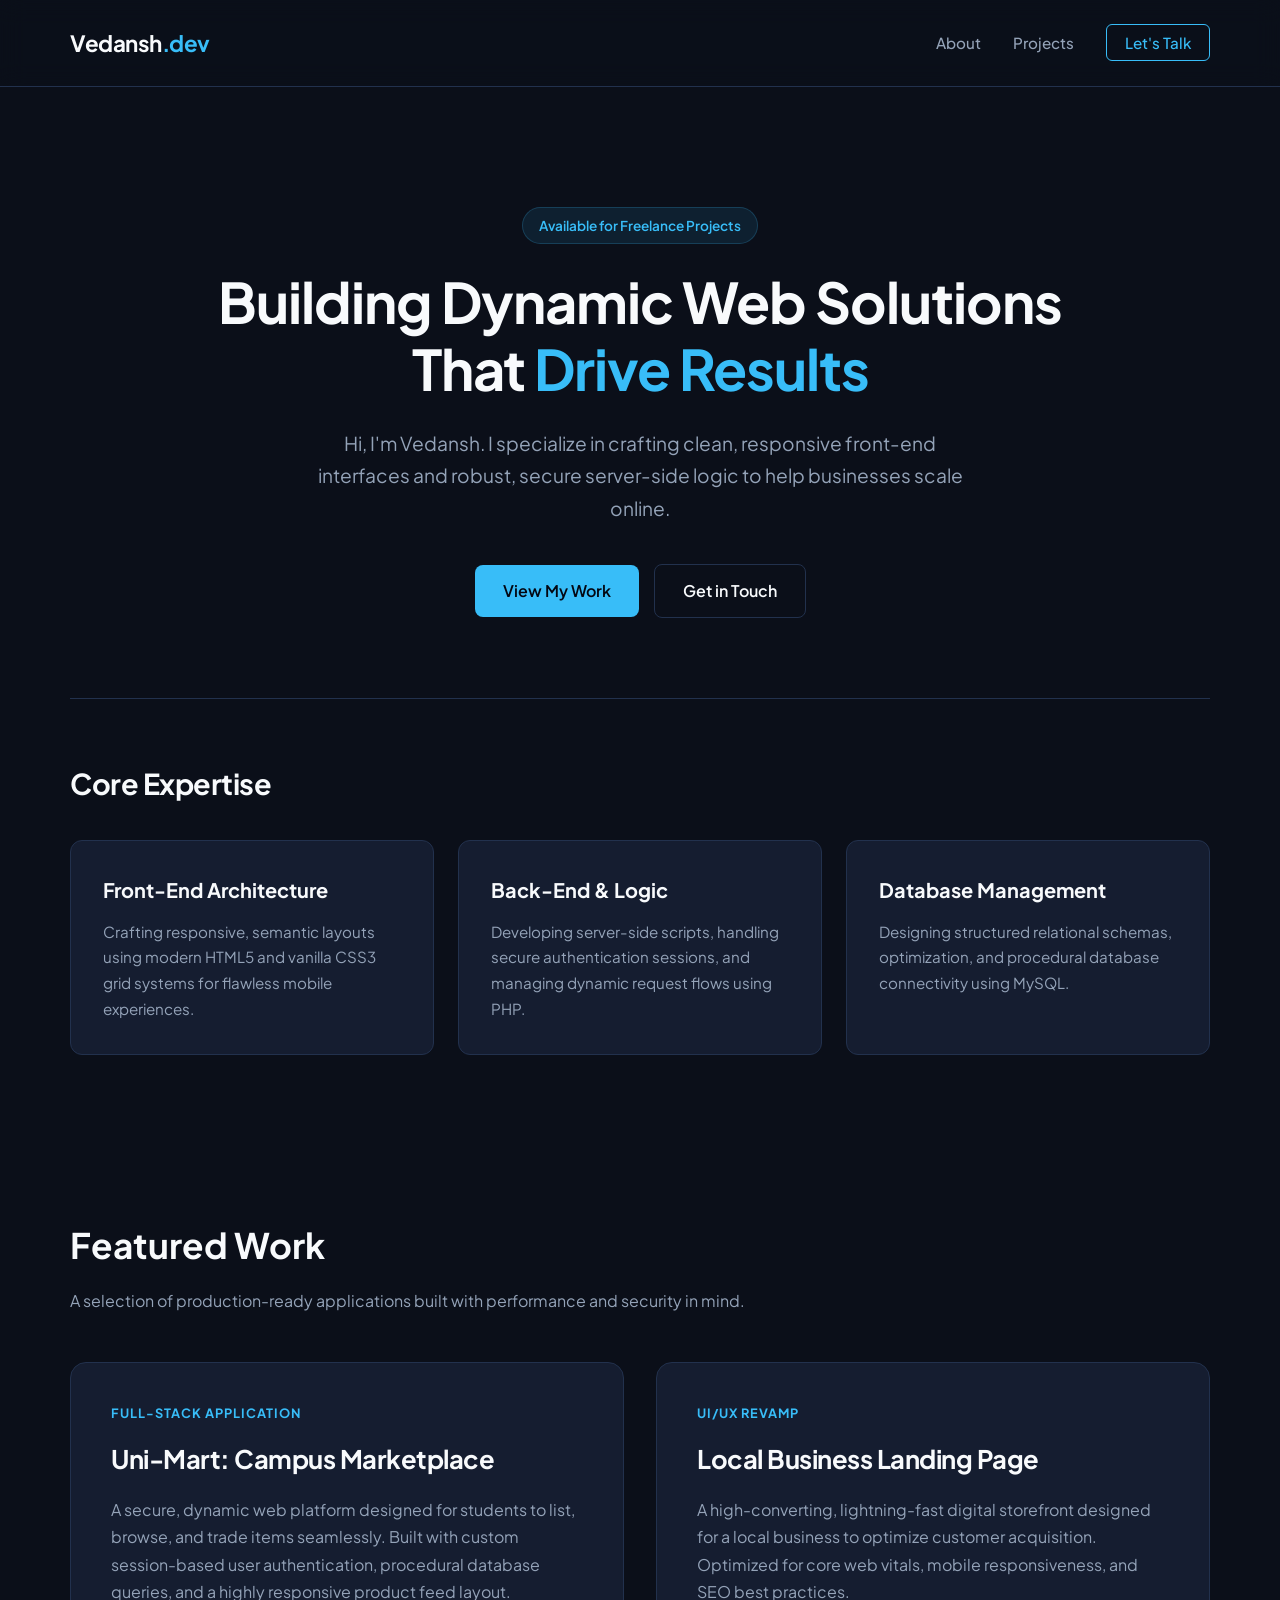
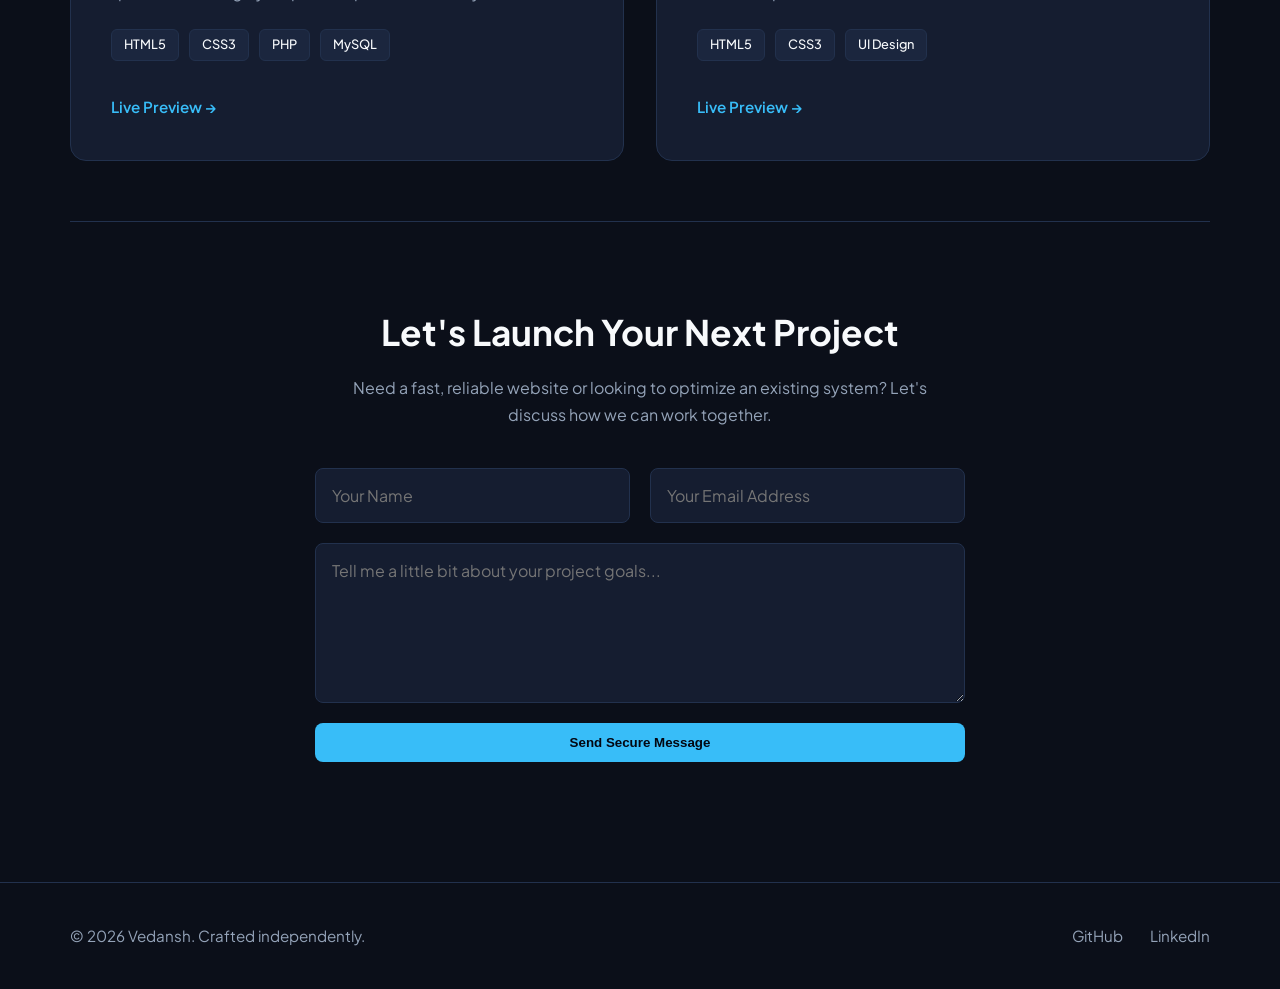
==== index.html @ d25d8111 "Add files via upload" ====
<!DOCTYPE html>
<html lang="en">
<head>
    <meta charset="UTF-8">
    <meta name="viewport" content="width=device-width, initial-scale=1.0">
    <title>Vedansh | Full-Stack Web Developer & Freelancer</title>
    <link href="https://fonts.googleapis.com/css2?family=Plus+Jakarta+Sans:wght@400;500;600;700&display=swap" rel="stylesheet">
    <link rel="stylesheet" href="style.css">
</head>
<body>

    <header>
        <nav class="container">
            <div class="logo">Vedansh<span>.dev</span></div>
            <ul class="nav-links">
                <li><a href="#about">About</a></li>
                <li><a href="#projects">Projects</a></li>
                <li><a href="#contact" class="btn-sm">Let's Talk</a></li>
            </ul>
        </nav>
    </header>

    <section class="hero container">
        <div class="hero-badge">Available for Freelance Projects</div>
        <h1>Building Dynamic Web Solutions That <span>Drive Results</span></h1>
        <p>Hi, I'm Vedansh. I specialize in crafting clean, responsive front-end interfaces and robust, secure server-side logic to help businesses scale online.</p>
        <div class="hero-cta">
            <a href="#projects" class="btn">View My Work</a>
            <a href="#contact" class="btn btn-secondary">Get in Touch</a>
        </div>
    </section>

    <section id="about" class="skills-section container">
        <h2>Core Expertise</h2>
        <div class="skills-grid">
            <div class="skill-card">
                <h3>Front-End Architecture</h3>
                <p>Crafting responsive, semantic layouts using modern HTML5 and vanilla CSS3 grid systems for flawless mobile experiences.</p>
            </div>
            <div class="skill-card">
                <h3>Back-End & Logic</h3>
                <p>Developing server-side scripts, handling secure authentication sessions, and managing dynamic request flows using PHP.</p>
            </div>
            <div class="skill-card">
                <h3>Database Management</h3>
                <p>Designing structured relational schemas, optimization, and procedural database connectivity using MySQL.</p>
            </div>
        </div>
    </section>

    <section id="projects" class="projects container">
        <div class="section-header">
            <h2>Featured Work</h2>
            <p>A selection of production-ready applications built with performance and security in mind.</p>
        </div>
        
        <div class="project-grid">
            <div class="project-card">
                <div class="project-info">
                    <span class="project-tag">Full-Stack Application</span>
                    <h3>Uni-Mart: Campus Marketplace</h3>
                    <p>A secure, dynamic web platform designed for students to list, browse, and trade items seamlessly. Built with custom session-based user authentication, procedural database queries, and a highly responsive product feed layout.</p>
                    <div class="tech-stack">
                        <span>HTML5</span><span>CSS3</span><span>PHP</span><span>MySQL</span>
                    </div>
                    <div class="project-links">
                        <a href="#" target="_blank" class="live-link">Live Preview &rarr;</a>
                    </div>
                </div>
            </div>

            <div class="project-card">
                <div class="project-info">
                    <span class="project-tag">UI/UX Revamp</span>
                    <h3>Local Business Landing Page</h3>
                    <p>A high-converting, lightning-fast digital storefront designed for a local business to optimize customer acquisition. Optimized for core web vitals, mobile responsiveness, and SEO best practices.</p>
                    <div class="tech-stack">
                        <span>HTML5</span><span>CSS3</span><span>UI Design</span>
                    </div>
                    <div class="project-links">
                        <a href="#" target="_blank" class="live-link">Live Preview &rarr;</a>
                    </div>
                </div>
            </div>
        </div>
    </section>

    <section id="contact" class="contact container">
        <h2>Let's Launch Your Next Project</h2>
        <p>Need a fast, reliable website or looking to optimize an existing system? Let's discuss how we can work together.</p>
        
        <form action="https://formspree.io/f/your-id-here" method="POST" class="contact-form">
            <div class="form-row">
                <input type="text" name="name" placeholder="Your Name" required>
                <input type="email" name="email" placeholder="Your Email Address" required>
            </div>
            <textarea name="message" rows="6" placeholder="Tell me a little bit about your project goals..." required></textarea>
            <button type="submit" class="btn">Send Secure Message</button>
        </form>
    </section>

    <footer>
        <div class="container footer-content">
            <p>&copy; 2026 Vedansh. Crafted independently.</p>
            <div class="footer-links">
                <a href="#" target="_blank">GitHub</a>
                <a href="#" target="_blank">LinkedIn</a>
            </div>
        </div>
    </footer>

</body>
</html>
---- style.css ----
/* Premium Minimalist Reset & System Typography */
* {
    margin: 0;
    padding: 0;
    box-sizing: border-box;
}

:root {
    --bg-main: #0B0F19;
    --bg-card: #151D30;
    --accent: #38BDF8;
    --accent-hover: #0EA5E9;
    --text-primary: #F8FAFC;
    --text-secondary: #94A3B8;
    --border-color: #22314D;
}

body {
    font-family: 'Plus Jakarta Sans', sans-serif;
    background-color: var(--bg-main);
    color: var(--text-primary);
    line-height: 1.7;
    scroll-behavior: smooth;
    -webkit-font-smoothing: antialiased;
}

.container {
    width: 90%;
    max-width: 1140px;
    margin: 0 auto;
}

/* Header & Structural Navigation */
header {
    padding: 24px 0;
    border-bottom: 1px solid var(--border-color);
    position: sticky;
    top: 0;
    background-color: rgba(11, 15, 25, 0.8);
    backdrop-filter: blur(12px);
    z-index: 100;
}

nav {
    display: flex;
    justify-content: space-between;
    align-items: center;
}

.logo {
    font-size: 1.4rem;
    font-weight: 700;
    letter-spacing: -0.5px;
}

.logo span {
    color: var(--accent);
}

.nav-links {
    display: flex;
    align-items: center;
    gap: 32px;
    list-style: none;
}

.nav-links a {
    color: var(--text-secondary);
    text-decoration: none;
    font-weight: 500;
    font-size: 0.95rem;
    transition: color 0.2s ease;
}

.nav-links a:hover {
    color: var(--text-primary);
}

/* UI Action Buttons */
.btn {
    display: inline-block;
    background-color: var(--accent);
    color: #030712;
    padding: 12px 28px;
    font-weight: 600;
    text-decoration: none;
    border-radius: 8px;
    transition: background-color 0.2s ease, transform 0.2s ease;
    border: none;
    cursor: pointer;
}

.btn:hover {
    background-color: var(--accent-hover);
}

.btn-secondary {
    background-color: transparent;
    color: var(--text-primary);
    border: 1px solid var(--border-color);
    margin-left: 12px;
}

.btn-secondary:hover {
    background-color: rgba(255, 255, 255, 0.05);
}

.btn-sm {
    border: 1px solid var(--accent);
    color: var(--accent) !important;
    padding: 8px 18px;
    border-radius: 6px;
}

.btn-sm:hover {
    background-color: var(--accent);
    color: #030712 !important;
}

/* Modern Hero Section layout */
.hero {
    padding: 120px 0 80px;
    text-align: center;
}

.hero-badge {
    display: inline-block;
    background-color: rgba(56, 189, 248, 0.1);
    color: var(--accent);
    padding: 6px 16px;
    border-radius: 100px;
    font-size: 0.85rem;
    font-weight: 600;
    margin-bottom: 24px;
    border: 1px solid rgba(56, 189, 248, 0.2);
}

.hero h1 {
    font-size: 3.5rem;
    font-weight: 700;
    line-height: 1.2;
    letter-spacing: -1px;
    max-width: 850px;
    margin: 0 auto 24px;
}

.hero h1 span {
    color: var(--accent);
}

.hero p {
    font-size: 1.2rem;
    color: var(--text-secondary);
    max-width: 680px;
    margin: 0 auto 40px;
}

/* Core Expertise / Skills Grid */
.skills-section {
    padding: 60px 0;
    border-top: 1px solid var(--border-color);
}

.skills-section h2 {
    font-size: 1.8rem;
    margin-bottom: 32px;
    letter-spacing: -0.5px;
}

.skills-grid {
    display: grid;
    grid-template-columns: repeat(auto-fit, minmax(300px, 1fr));
    gap: 24px;
}

.skill-card {
    background-color: var(--bg-card);
    border: 1px solid var(--border-color);
    padding: 32px;
    border-radius: 12px;
}

.skill-card h3 {
    font-size: 1.25rem;
    margin-bottom: 12px;
}

.skill-card p {
    color: var(--text-secondary);
    font-size: 0.95rem;
}

/* Projects Showcase Section Layout */
.projects {
    padding: 100px 0 60px;
}

.section-header {
    margin-bottom: 48px;
}

.section-header h2 {
    font-size: 2.2rem;
    margin-bottom: 12px;
}

.section-header p {
    color: var(--text-secondary);
}

.project-grid {
    display: grid;
    grid-template-columns: repeat(auto-fit, minmax(450px, 1fr));
    gap: 32px;
}

.project-card {
    background-color: var(--bg-card);
    border: 1px solid var(--border-color);
    border-radius: 16px;
    overflow: hidden;
    transition: transform 0.2s ease, border-color 0.2s ease;
}

.project-card:hover {
    transform: translateY(-4px);
    border-color: rgba(56, 189, 248, 0.4);
}

.project-info {
    padding: 40px;
}

.project-tag {
    color: var(--accent);
    font-size: 0.8rem;
    font-weight: 700;
    text-transform: uppercase;
    letter-spacing: 1px;
    display: block;
    margin-bottom: 12px;
}

.project-info h3 {
    font-size: 1.6rem;
    margin-bottom: 16px;
    letter-spacing: -0.5px;
}

.project-info p {
    color: var(--text-secondary);
    font-size: 1rem;
    margin-bottom: 24px;
}

.tech-stack {
    display: flex;
    gap: 10px;
    flex-wrap: wrap;
    margin-bottom: 32px;
}

.tech-stack span {
    background-color: rgba(34, 49, 77, 0.5);
    border: 1px solid var(--border-color);
    padding: 4px 12px;
    border-radius: 6px;
    font-size: 0.8rem;
    font-weight: 500;
    color: var(--text-primary);
}

.project-links a {
    color: var(--accent);
    text-decoration: none;
    font-weight: 600;
    font-size: 0.95rem;
}

.project-links a:hover {
    text-decoration: underline;
}

/* Contact Form Segment Layout */
.contact {
    padding: 80px 0 120px;
    text-align: center;
    border-top: 1px solid var(--border-color);
}

.contact h2 {
    font-size: 2.2rem;
    margin-bottom: 12px;
}

.contact p {
    color: var(--text-secondary);
    max-width: 600px;
    margin: 0 auto 40px;
}

.contact-form {
    max-width: 650px;
    margin: 0 auto;
    display: flex;
    flex-direction: column;
    gap: 20px;
}

.form-row {
    display: flex;
    gap: 20px;
}

.contact-form input, .contact-form textarea {
    width: 100%;
    background-color: var(--bg-card);
    border: 1px solid var(--border-color);
    padding: 16px;
    color: var(--text-primary);
    border-radius: 8px;
    font-family: inherit;
    font-size: 1rem;
    transition: border-color 0.2s ease;
}

.contact-form input:focus, .contact-form textarea:focus {
    outline: none;
    border-color: var(--accent);
}

/* Structural Footer Layout */
footer {
    border-top: 1px solid var(--border-color);
    padding: 40px 0;
    color: var(--text-secondary);
    font-size: 0.95rem;
}

.footer-content {
    display: flex;
    justify-content: space-between;
    align-items: center;
}

.footer-links a {
    color: var(--text-secondary);
    text-decoration: none;
    margin-left: 24px;
    transition: color 0.2s ease;
}

.footer-links a:hover {
    color: var(--text-primary);
}

/* Adaptive Breakpoints for Mobile View */
@media (max-width: 768px) {
    .hero h1 { font-size: 2.4rem; }
    .project-grid { grid-template-columns: 1fr; }
    .form-row { flex-direction: column; gap: 20px; }
    .footer-content { flex-direction: column; gap: 16px; text-align: center; }
}
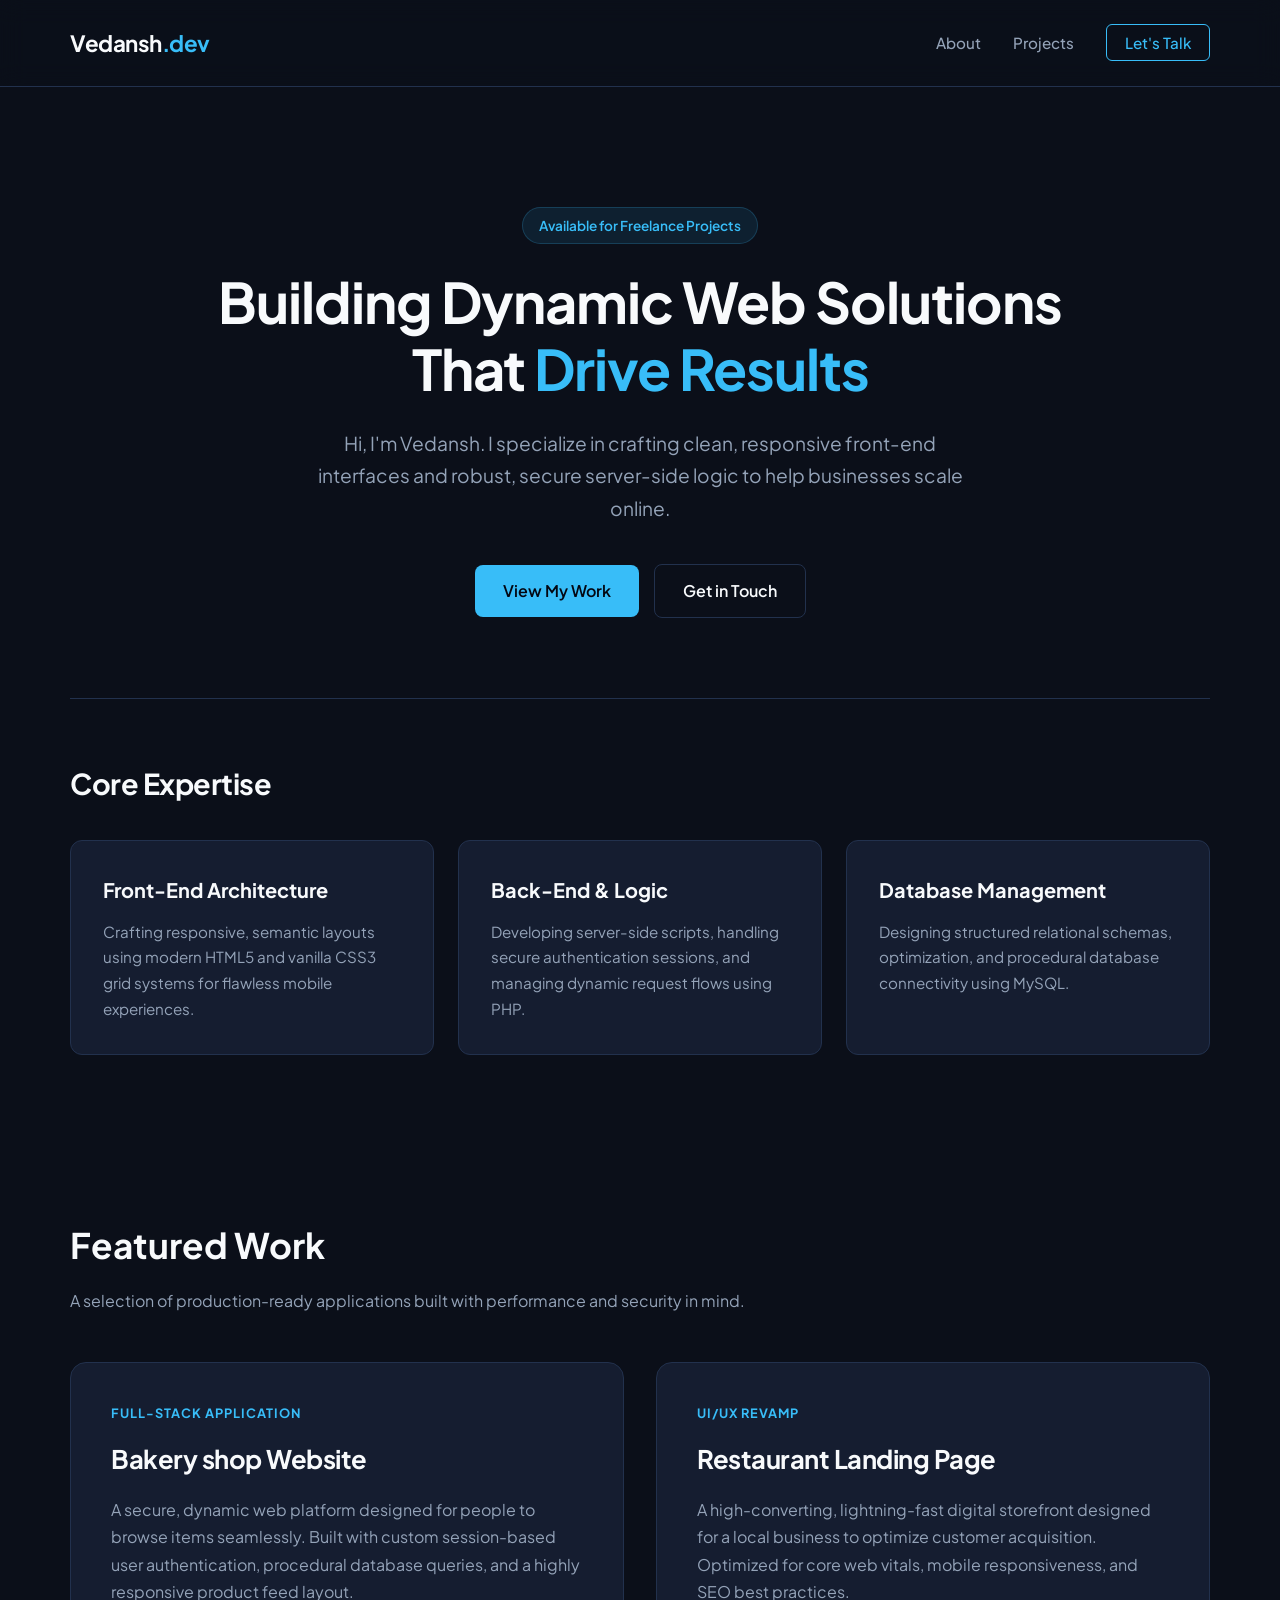
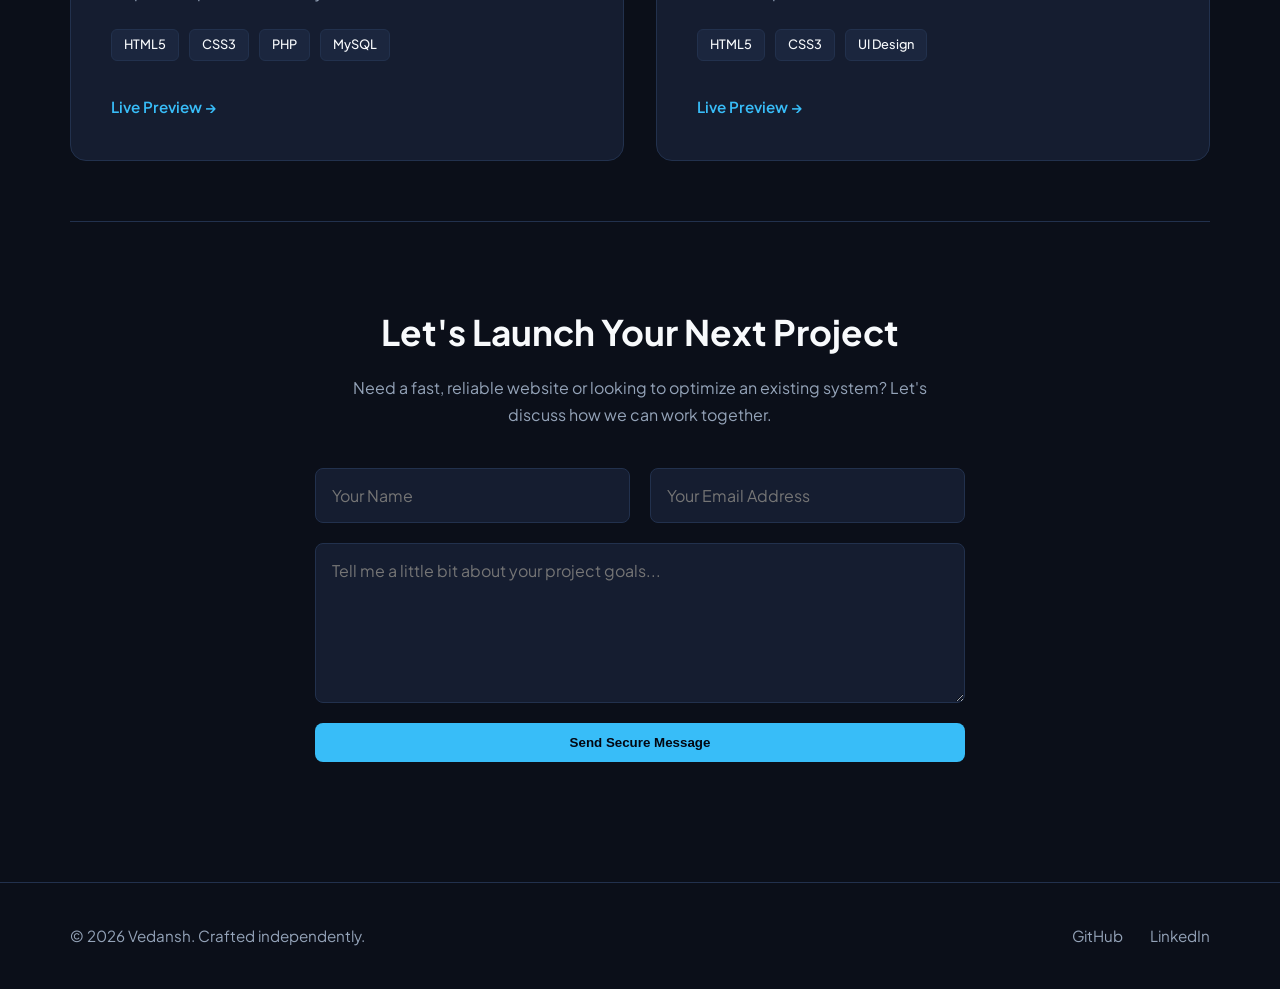
==== commit abb9b6fa: "Update index.html" ====
--- a/index.html
+++ b/index.html
@@ -58,13 +58,13 @@
             <div class="project-card">
                 <div class="project-info">
                     <span class="project-tag">Full-Stack Application</span>
-                    <h3>Uni-Mart: Campus Marketplace</h3>
-                    <p>A secure, dynamic web platform designed for students to list, browse, and trade items seamlessly. Built with custom session-based user authentication, procedural database queries, and a highly responsive product feed layout.</p>
+                    <h3>Bakery shop Website</h3>
+                    <p>A secure, dynamic web platform designed for people to browse items seamlessly. Built with custom session-based user authentication, procedural database queries, and a highly responsive product feed layout.</p>
                     <div class="tech-stack">
                         <span>HTML5</span><span>CSS3</span><span>PHP</span><span>MySQL</span>
                     </div>
                     <div class="project-links">
-                        <a href="#" target="_blank" class="live-link">Live Preview &rarr;</a>
+                       <a href="https://vedanshnain.github.io/bakery/" target="_blank" class="live-link">Live Preview &rarr;</a>
                     </div>
                 </div>
             </div>
@@ -72,13 +72,13 @@
             <div class="project-card">
                 <div class="project-info">
                     <span class="project-tag">UI/UX Revamp</span>
-                    <h3>Local Business Landing Page</h3>
+                    <h3>Restaurant Landing Page</h3>
                     <p>A high-converting, lightning-fast digital storefront designed for a local business to optimize customer acquisition. Optimized for core web vitals, mobile responsiveness, and SEO best practices.</p>
                     <div class="tech-stack">
                         <span>HTML5</span><span>CSS3</span><span>UI Design</span>
                     </div>
                     <div class="project-links">
-                        <a href="#" target="_blank" class="live-link">Live Preview &rarr;</a>
+                        <a href="https://vedanshnain.github.io/restaurant/" target="_blank" class="live-link">Live Preview &rarr;</a>
                     </div>
                 </div>
             </div>
@@ -110,4 +110,4 @@
     </footer>
 
 </body>
-</html>+</html>
